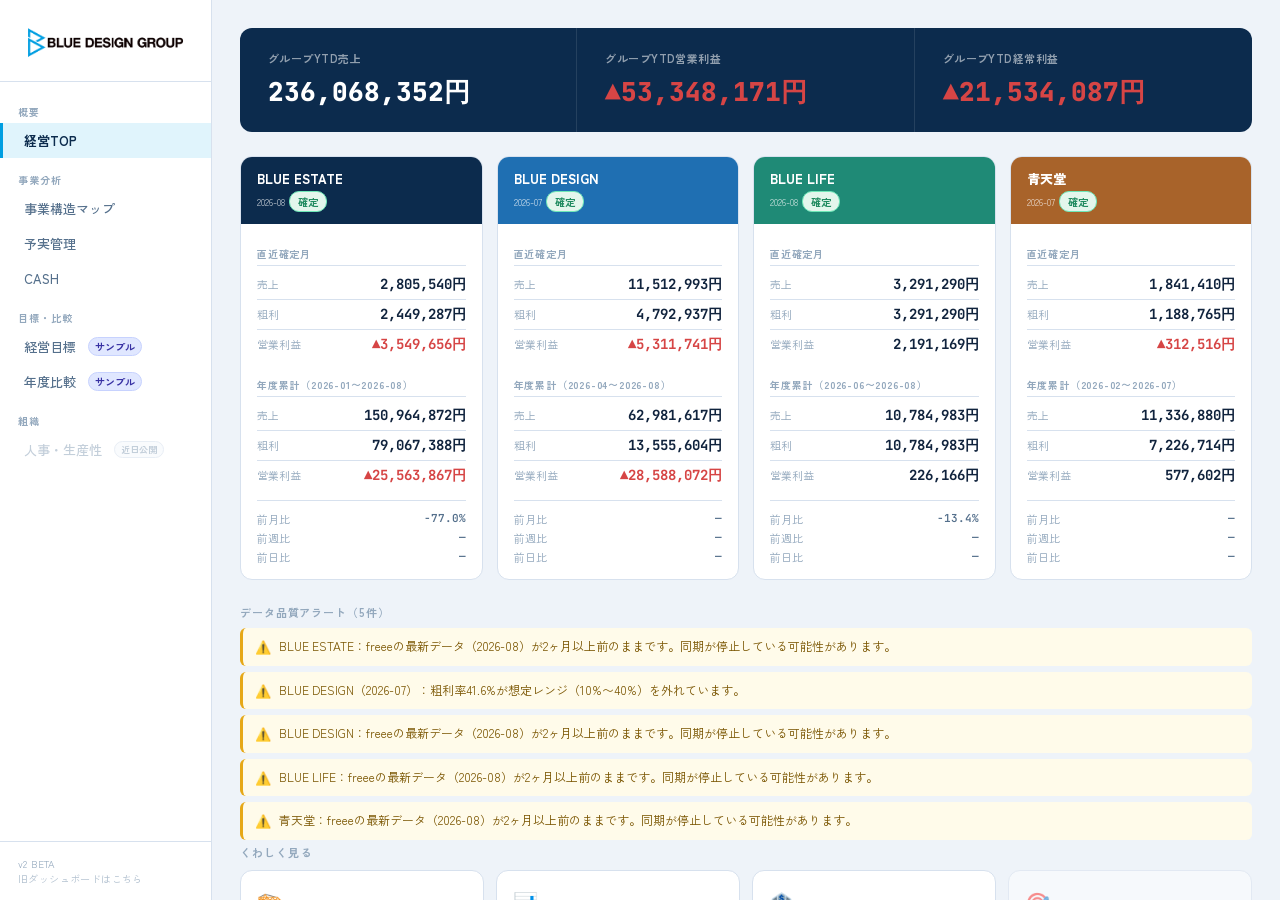
==== index.html @ fac8d579 "feat(cash): 日次スナップショット実装・前日比/前週比表示（指示書㊼） freee_api_sync.py:   - CASH_SNAPSHOTS_DIR 定数追加（data/cash/sn" ====
<!DOCTYPE html>
<html lang="ja">
<head>
  <meta charset="UTF-8">
  <meta name="viewport" content="width=device-width, initial-scale=1.0">
  <title>BDG 経営ダッシュボード v2</title>
  <link rel="preconnect" href="https://fonts.googleapis.com">
  <link rel="preconnect" href="https://fonts.gstatic.com" crossorigin>
  <link href="https://fonts.googleapis.com/css2?family=Zen+Kaku+Gothic+New:wght@400;500;700;900&family=JetBrains+Mono:wght@400;600&display=swap" rel="stylesheet">
  <style>
    /* ── リセット・ベース ── */
    *, *::before, *::after { box-sizing: border-box; margin: 0; padding: 0; }
    :root {
      --bg:          #eef3f9;
      --surface:     #ffffff;
      --surface-2:   #f5f8fc;
      --border:      #d7e1ee;
      --ink:         #10233d;
      --ink-dim:     #55708c;
      --ink-faint:   #93a8bd;
      --navy:        #0c2b4d;
      --navy-2:      #163a63;
      --accent:      #009ee1;
      --accent-soft: #e0f4fc;
      --good:        #1f8a5f;
      --good-soft:   #e3f6ec;
      --bad:         #d64545;
      --bad-soft:    #fbeaea;
      --est:         #0c2b4d;
      --design:      #1f6fb2;
      --life:        #1f8a76;
      --seiten:      #a8632a;
      --font-ja:     'Zen Kaku Gothic New', 'Hiragino Sans', 'ヒラギノ角ゴシック', sans-serif;
      --font-mono:   'JetBrains Mono', 'Courier New', monospace;
      --sidebar-w:   212px;
    }
    html, body { height: 100%; overflow: hidden; font-family: var(--font-ja); font-size: 14px; color: var(--ink); background: var(--bg); }

    /* ════════════════════════════════
       アプリ全体レイアウト
    ════════════════════════════════ */
    .app-wrapper { display: flex; height: 100vh; }

    /* ── 左サイドバー ── */
    .sidebar {
      width: var(--sidebar-w);
      flex-shrink: 0;
      background: var(--surface);
      border-right: 1px solid var(--border);
      display: flex;
      flex-direction: column;
      height: 100vh;
      overflow-y: auto;
      position: sticky;
      top: 0;
    }
    .sidebar-logo {
      padding: 20px 18px 16px;
      border-bottom: 1px solid var(--border);
    }
    .sidebar-logo img { width: 100%; height: auto; display: block; }

    /* ── サイドバーナビ ── */
    .sidebar-nav { flex: 1; padding: 12px 0; }
    .nav-group { margin-bottom: 4px; }
    .nav-group-label {
      font-size: 10px;
      font-weight: 700;
      letter-spacing: .1em;
      text-transform: uppercase;
      color: var(--ink-faint);
      padding: 10px 18px 4px;
    }
    .nav-item {
      display: flex;
      align-items: center;
      gap: 8px;
      width: 100%;
      padding: 8px 18px 8px 21px;
      background: none;
      border: none;
      border-left: 3px solid transparent;
      font-size: 13px;
      font-weight: 500;
      font-family: var(--font-ja);
      color: var(--ink-dim);
      cursor: pointer;
      text-align: left;
      transition: color .12s, background .12s, border-color .12s;
      white-space: nowrap;
    }
    .nav-item:hover { background: var(--accent-soft); color: var(--navy); }
    .nav-item.active {
      border-left-color: var(--accent);
      background: var(--accent-soft);
      color: var(--navy);
      font-weight: 700;
    }
    .nav-item-disabled {
      display: flex;
      align-items: center;
      gap: 8px;
      padding: 8px 18px 8px 21px;
      font-size: 13px;
      font-weight: 500;
      color: var(--ink-faint);
      opacity: .55;
      cursor: default;
      border-left: 3px solid transparent;
    }

    /* ── サイドバーフッター ── */
    .sidebar-footer {
      padding: 14px 18px;
      font-size: 10px;
      color: var(--ink-faint);
      border-top: 1px solid var(--border);
      letter-spacing: .04em;
    }

    /* ── メインコンテンツ ── */
    .main-content {
      flex: 1;
      overflow-y: auto;
      background: var(--bg);
    }

    /* ── 画面切り替え ── */
    .screen { display: none; padding: 28px; max-width: 1200px; }
    .screen.active { display: block; }

    /* ── ヒーローKPI（グループ全体・濃紺背景） ── */
    .hero-kpis {
      background: var(--navy);
      border-radius: 12px;
      display: grid;
      grid-template-columns: repeat(3, 1fr);
      gap: 0;
      margin-bottom: 24px;
      overflow: hidden;
    }
    .hero-kpi {
      padding: 22px 28px;
      color: #fff;
      border-right: 1px solid rgba(255,255,255,.1);
    }
    .hero-kpi:last-child { border-right: none; }
    .hero-kpi-label { font-size: 11px; color: rgba(255,255,255,.55); font-weight: 600; margin-bottom: 8px; letter-spacing: .04em; }
    .hero-kpi-value { font-size: 26px; font-weight: 900; font-family: var(--font-mono); color: #fff; }
    .hero-kpi-value.negative { color: #ff8080; }

    /* ── 4社カード ── */
    .company-cards {
      display: grid;
      grid-template-columns: repeat(4, 1fr);
      gap: 14px;
      margin-bottom: 24px;
    }
    .company-card {
      background: var(--surface);
      border: 1px solid var(--border);
      border-radius: 12px;
      overflow: hidden;
    }
    .company-card-header {
      padding: 12px 16px;
      display: flex;
      flex-direction: column;
      gap: 3px;
    }
    .company-name { font-size: 13px; font-weight: 800; color: #fff; }
    .company-period { font-size: 10px; color: rgba(255,255,255,.75); display: flex; align-items: center; gap: 4px; }
    .company-card-body { padding: 14px 16px; }
    .company-metrics { display: flex; flex-direction: column; }
    .metric { display: flex; justify-content: space-between; align-items: baseline; padding: 5px 0; border-bottom: 1px solid var(--border); }
    .metric:last-child { border-bottom: none; }
    .metric-label { font-size: 11px; color: var(--ink-faint); }
    .metric-value { font-size: 14px; font-weight: 700; font-family: var(--font-mono); }
    .metric-value.negative { color: var(--bad); }
    .company-diffs { margin-top: 10px; display: flex; flex-direction: column; gap: 3px; border-top: 1px solid var(--border); padding-top: 10px; }
    .diff-item { display: flex; justify-content: space-between; font-size: 11px; }
    .diff-label { color: var(--ink-faint); }
    .diff-value { font-family: var(--font-mono); font-weight: 600; color: var(--ink-dim); }
    .company-section-label {
      font-size: 10px;
      font-weight: 700;
      letter-spacing: .08em;
      text-transform: uppercase;
      color: var(--ink-faint);
      padding: 8px 0 4px;
      border-bottom: 1px solid var(--border);
      margin-bottom: 4px;
    }

    /* ── くわしく見るナビカード ── */
    .nav-section-label { font-size: 11px; font-weight: 700; text-transform: uppercase; letter-spacing: .1em; color: var(--ink-faint); margin-bottom: 10px; }
    .nav-cards {
      display: grid;
      grid-template-columns: repeat(4, 1fr);
      gap: 12px;
    }
    .nav-card {
      background: var(--surface);
      border: 1px solid var(--border);
      border-radius: 12px;
      padding: 16px;
      cursor: pointer;
      transition: border-color .15s, transform .1s;
      display: flex;
      flex-direction: column;
      gap: 5px;
    }
    .nav-card:hover { border-color: var(--accent); transform: translateY(-1px); }
    .nav-card-icon { font-size: 20px; margin-bottom: 2px; }
    .nav-card-title { font-size: 13px; font-weight: 700; color: var(--ink); }
    .nav-card-sub { font-size: 11px; color: var(--ink-faint); }
    .nav-card.disabled { opacity: .5; cursor: default; }
    .nav-card.disabled:hover { border-color: var(--border); transform: none; }

    /* ── バッジ ── */
    .badge-wip {
      display: inline-block;
      background: #fef3c7; color: #92400e; border: 1px solid #fde68a;
      border-radius: 10px; font-size: 10px; font-weight: 700;
      padding: 1px 7px; margin-left: 4px; vertical-align: middle;
    }
    .badge-sample {
      display: inline-block;
      background: #e0e7ff; color: #3730a3; border: 1px solid #c7d2fe;
      border-radius: 10px; font-size: 10px; font-weight: 700;
      padding: 1px 6px; margin-left: 4px; vertical-align: middle;
    }
    .badge-soon {
      display: inline-block;
      background: var(--surface-2); color: var(--ink-faint); border: 1px solid var(--border);
      border-radius: 10px; font-size: 9px; font-weight: 700;
      padding: 1px 6px; margin-left: 4px; vertical-align: middle;
    }
    .badge-kakutei {
      display: inline-block; padding: 2px 8px;
      background: var(--good-soft); color: var(--good); border: 1px solid #6ee7b7;
      border-radius: 10px; font-size: 10px; font-weight: 700; vertical-align: middle;
    }
    .badge-sokuho {
      display: inline-block; padding: 2px 8px;
      background: #fef3c7; color: #92400e; border: 1px solid #fde68a;
      border-radius: 10px; font-size: 10px; font-weight: 700; vertical-align: middle;
    }
    .grayed-out { opacity: .45; pointer-events: none; }

    /* ── 事業構造マップ ── */
    .biz-tabs { display: flex; gap: 6px; margin-bottom: 12px; flex-wrap: wrap; }
    .biz-tab {
      padding: 5px 14px; border-radius: 20px;
      border: 1px solid var(--border);
      font-size: 12px; font-weight: 700; font-family: var(--font-ja);
      cursor: pointer; background: var(--surface); color: var(--ink-dim);
      transition: background .1s, color .1s, border-color .1s;
    }
    .biz-tab.active { background: var(--accent); color: #fff; border-color: var(--accent); }
    .biz-tab.disabled { opacity: .5; cursor: default; }
    .biz-period-selector { display: flex; gap: 6px; margin-bottom: 16px; }
    .period-btn {
      padding: 5px 16px; border-radius: 20px;
      border: 1px solid var(--border);
      font-size: 12px; font-weight: 600; font-family: var(--font-ja);
      cursor: pointer; background: var(--surface); color: var(--ink-dim);
      transition: background .1s, color .1s;
    }
    .period-btn.active { background: var(--accent); color: #fff; border-color: var(--accent); }
    .biz-note { font-size: 10px; color: var(--ink-faint); font-style: italic; margin-bottom: 14px; line-height: 1.6; }
    .biz-note-sub { color: #0369a1; font-style: normal; font-size: 10px; }
    .biz-layout { display: grid; grid-template-columns: 230px 1fr; gap: 16px; }
    .biz-left { display: flex; flex-direction: column; gap: 8px; }
    .biz-tile {
      background: var(--surface);
      border: 1px solid var(--border);
      border-radius: 12px;
      padding: 12px 14px;
      cursor: pointer;
      transition: border-color .15s;
    }
    .biz-tile:hover { border-color: var(--accent); }
    .biz-tile.selected { border-color: var(--accent); box-shadow: 0 0 0 2px rgba(0,158,225,.12); }
    .biz-tile-name { font-size: 12px; font-weight: 800; margin-bottom: 6px; }
    .biz-tile-row { display: flex; justify-content: space-between; font-size: 11px; color: var(--ink-dim); padding: 2px 0; }
    .biz-tile-row span:last-child { font-family: var(--font-mono); font-weight: 600; }
    .biz-tile-note { font-size: 10px; color: var(--ink-faint); margin-top: 4px; }
    .biz-share-bar-wrap { margin-top: 8px; background: var(--surface-2); border-radius: 3px; height: 4px; }
    .biz-share-bar { height: 4px; border-radius: 3px; min-width: 2px; }
    .biz-share-pct { font-size: 10px; color: var(--ink-faint); margin-top: 3px; }
    .biz-right {
      background: var(--surface);
      border: 1px solid var(--border);
      border-radius: 12px;
      padding: 20px;
      min-height: 300px;
    }
    .biz-hint { padding: 60px 20px; text-align: center; color: var(--ink-faint); font-size: 13px; }

    /* ── 詳細テーブル共通 ── */
    .detail-table { width: 100%; border-collapse: collapse; font-size: 12px; }
    .detail-table th {
      text-align: left; font-size: 10px; font-weight: 700;
      text-transform: uppercase; letter-spacing: .06em;
      color: var(--ink-faint); border-bottom: 2px solid var(--border); padding: 6px 8px;
    }
    .detail-table th.td-right { text-align: right; }
    .detail-table td { padding: 7px 8px; border-bottom: 1px solid var(--border); }
    .td-right { text-align: right !important; font-family: var(--font-mono); }
    .acc-trigger { cursor: pointer; }
    .acc-trigger:hover td { background: var(--accent-soft); }
    .acc-td { }
    .acc-icon { width: 20px; text-align: center; font-size: 10px; color: var(--ink-faint); }
    .acc-body { display: none; }
    .acc-body.open { display: table-row-group; }
    .by-item-list { list-style: none; padding: 4px 0 4px 24px; }
    .by-item-list li { display: flex; justify-content: space-between; padding: 3px 0; font-size: 11px; color: var(--ink-dim); border-bottom: 1px solid var(--border); }
    .by-item-list li:last-child { border-bottom: none; }
    .by-item-list li span:last-child { font-family: var(--font-mono); }
    .total-row td { font-weight: 700; background: var(--surface-2); }
    .biz-detail-title { font-size: 15px; font-weight: 800; margin-bottom: 14px; }
    .detail-section-title { font-size: 11px; font-weight: 700; text-transform: uppercase; letter-spacing: .06em; color: var(--ink-faint); margin: 14px 0 6px; }
    .gp-summary { margin-top: 14px; padding: 10px 14px; background: var(--accent-soft); border: 1px solid #bae6fd; border-radius: 8px; font-size: 13px; }
    .gp-summary strong { font-family: var(--font-mono); }
    .negative { color: var(--bad) !important; }
    .positive { color: var(--good) !important; }

    /* ── 予実管理 ── */
    .budget-tabs { display: flex; gap: 6px; margin-bottom: 16px; flex-wrap: wrap; }
    .budget-header { margin-bottom: 16px; display: flex; align-items: center; gap: 8px; }
    .budget-period-label { font-size: 13px; font-weight: 700; color: var(--ink-dim); display: flex; align-items: center; gap: 6px; }
    .budget-section { margin-bottom: 28px; }
    .budget-note { font-size: 11px; color: var(--ink-faint); margin-top: 12px; }
    .budget-section-title { font-size: 11px; font-weight: 700; text-transform: uppercase; letter-spacing: .08em; color: var(--ink-faint); margin-bottom: 8px; }
    .budget-table { }
    .budget-row { }

    /* ── 品目別予算テーブル ── */
    .by-item-budget-table { width: 100%; border-collapse: collapse; font-size: 11px; margin: 4px 0; }
    .by-item-budget-table th { text-align: right; padding: 3px 8px; font-size: 10px; color: var(--ink-faint); font-weight: 700; }
    .by-item-budget-table th:first-child { text-align: left; padding-left: 20px; }
    .by-item-budget-table td { padding: 4px 8px; border-top: 1px solid var(--border); text-align: right; color: var(--ink-dim); font-family: var(--font-mono); }
    .by-item-budget-table td:first-child { text-align: left; padding-left: 20px; font-family: var(--font-ja); }

    /* ── 経営目標画面 ── */
    .goals-screen { }
    .goals-screen-title { font-size: 18px; font-weight: 900; margin-bottom: 12px; }
    .goals-sample-badge { display: inline-block; background: #e0e7ff; color: #3730a3; border: 1px solid #c7d2fe; border-radius: 10px; font-size: 11px; font-weight: 700; padding: 3px 10px; margin-bottom: 16px; }
    .goals-cards { display: grid; grid-template-columns: repeat(3, 1fr); gap: 14px; }
    .goals-card { background: var(--surface); border: 1px solid var(--border); border-radius: 12px; padding: 18px; }
    .goals-card-label { font-size: 11px; color: var(--ink-faint); margin-bottom: 6px; }
    .goals-card-target { font-size: 22px; font-weight: 900; font-family: var(--font-mono); color: var(--ink); margin-bottom: 10px; }
    .goals-card-row { display: flex; justify-content: space-between; font-size: 12px; padding: 5px 0; border-top: 1px solid var(--border); }
    .goals-unlinked { color: var(--ink-faint); }
    .goals-note { margin-top: 20px; font-size: 12px; color: var(--ink-faint); }
    .goals-placeholder { text-align: center; padding: 80px 40px; }
    .goals-placeholder-icon { font-size: 48px; margin-bottom: 16px; }
    .goals-placeholder-title { font-size: 17px; font-weight: 700; margin-bottom: 10px; color: var(--ink-dim); }
    .goals-placeholder-body { font-size: 13px; color: var(--ink-faint); line-height: 1.8; }

    /* ── 年度比較画面 ── */
    .trend-screen { }
    .trend-title { font-size: 18px; font-weight: 900; margin-bottom: 12px; }
    .trend-placeholder { color: var(--ink-faint); font-size: 13px; margin-bottom: 20px; }
    .trend-sample-badge { display: inline-block; background: #e0e7ff; color: #3730a3; border: 1px solid #c7d2fe; border-radius: 10px; font-size: 11px; font-weight: 700; padding: 3px 10px; margin-bottom: 12px; }

    /* ── レガシーリンク ── */
    .legacy-link { font-size: 10px; color: var(--ink-faint); text-decoration: none; opacity: .7; }
    .legacy-link:hover { opacity: 1; text-decoration: underline; }

    /* ── エラー ── */
    .error-msg { color: var(--bad); font-size: 13px; padding: 40px; text-align: center; }

    /* ── レスポンシブ ── */
    @media (max-width: 900px) {
      .app-wrapper { flex-direction: column; }
      .sidebar { width: 100%; height: auto; flex-direction: row; flex-wrap: wrap; }
      .main-content { overflow-y: auto; }
      .hero-kpis { grid-template-columns: 1fr; }
      .company-cards { grid-template-columns: repeat(2, 1fr); }
      .biz-layout { grid-template-columns: 1fr; }
      .goals-cards { grid-template-columns: 1fr; }
      .nav-cards { grid-template-columns: repeat(2, 1fr); }
    }

    /* ── データ品質アラート ── */
    .alert-section {
      margin: 12px 0 4px;
    }
    .alert-section-label {
      font-size: 11px; font-weight: 700; text-transform: uppercase;
      letter-spacing: .08em; color: var(--ink-faint); margin-bottom: 8px;
    }
    .alert-list { display: flex; flex-direction: column; gap: 6px; }
    .alert-item {
      display: flex; align-items: flex-start; gap: 8px;
      padding: 9px 12px; border-radius: 6px; font-size: 12px; line-height: 1.5;
      border-left: 3px solid;
    }
    .alert-item.warning  { background: #fffbea; border-color: #e6a817; color: #7a5500; }
    .alert-item.critical { background: var(--bad-soft); border-color: var(--bad); color: #8a1c1c; }
    .alert-icon { flex-shrink: 0; font-size: 13px; line-height: 1.5; }
    .alert-ok {
      font-size: 12px; color: var(--good); background: var(--good-soft);
      padding: 7px 12px; border-radius: 6px; display: inline-flex; align-items: center; gap: 6px;
    }

    /* ── CASH 預金残高 ── */
    .cash-period-note { font-size: 10px; color: var(--ink-faint); margin: -4px 0 16px; }
    .cash-companies { display: flex; flex-direction: column; gap: 10px; }
    .cash-company-card { background: var(--surface); border: 1px solid var(--border); border-radius: 12px; overflow: hidden; }
    .cash-company-header {
      padding: 14px 20px; cursor: pointer;
      display: flex; align-items: center; gap: 12px;
      transition: background .12s;
    }
    .cash-company-header:hover { background: var(--accent-soft); }
    .cash-company-badge { width: 10px; height: 10px; border-radius: 50%; flex-shrink: 0; }
    .cash-company-name { font-size: 14px; font-weight: 800; flex: 0 0 140px; }
    .cash-company-total { font-size: 18px; font-weight: 900; font-family: var(--font-mono); flex: 1; }
    .cash-company-diff { font-size: 12px; font-family: var(--font-mono); font-weight: 600; color: var(--ink-dim); min-width: 130px; text-align: right; }
    .cash-company-diff.negative { color: var(--bad); }
    .cash-company-diff.positive { color: var(--good); }
    .cash-expand-icon { font-size: 11px; color: var(--ink-faint); margin-left: 8px; }
    .cash-detail { display: none; border-top: 1px solid var(--border); padding: 4px 20px 16px; }
    .cash-detail.open { display: block; }
    .cash-detail-table { margin-top: 8px; }
    .cash-seitendo .cash-company-header { cursor: default; }
    .cash-seitendo-note { font-size: 12px; color: var(--ink-faint); flex: 1; }
    .cash-stale-warn { color: #f59e0b; font-weight: 700; }
    .cash-update-date { font-size: 11px; color: var(--ink-dim); white-space: nowrap; }
    .cash-badge { display: inline-block; border-radius: 4px; font-size: 10px; font-weight: 700; padding: 1px 5px; white-space: nowrap; vertical-align: middle; }
    .cash-badge-sync { background: #dbeafe; color: #1d4ed8; }
    .cash-badge-bs   { background: #f3f4f6; color: #6b7280; border: 1px solid #d1d5db; }
    .cash-snapshot-diffs { display: flex; gap: 10px; margin: 4px 0 12px; }
    .cash-snapshot-diff  { background: var(--surface); border: 1px solid var(--border); border-radius: 8px; padding: 8px 14px; flex: 1; }
    .cash-snapshot-label { font-size: 10px; color: var(--ink-faint); margin-bottom: 2px; }
    .cash-snapshot-value { font-size: 16px; font-weight: 700; font-family: var(--font-mono); }
    .cash-diff-pending   { color: var(--ink-faint); font-size: 13px; font-weight: 400; }
    .cash-company-diffs  { display: flex; gap: 20px; padding: 4px 20px 8px; font-size: 12px; font-family: var(--font-mono); border-top: 1px solid var(--border); }
    .cash-diff-label     { color: var(--ink-faint); font-family: var(--font-sans, sans-serif); font-size: 11px; margin-right: 4px; }
    .no-budget-tag { display: inline-block; background: var(--surface-2); color: var(--ink-faint); border: 1px solid var(--border); border-radius: 8px; font-size: 9px; font-weight: 700; padding: 1px 5px; margin-left: 4px; vertical-align: middle; }
  </style>
</head>
<body>

<div class="app-wrapper">

  <!-- ── 左サイドバー ── -->
  <aside class="sidebar">
    <div class="sidebar-logo">
      <img src="assets/bdg_logo_color.png" alt="BLUE DESIGN GROUP">
    </div>

    <nav class="sidebar-nav">
      <div class="nav-group">
        <div class="nav-group-label">概要</div>
        <button class="nav-item active" data-screen="s-top">経営TOP</button>
      </div>

      <div class="nav-group">
        <div class="nav-group-label">事業分析</div>
        <button class="nav-item" data-screen="s-biz">事業構造マップ</button>
        <button class="nav-item" data-screen="s-budget">予実管理</button>
        <button class="nav-item" data-screen="s-cash">CASH</button>
      </div>

      <div class="nav-group">
        <div class="nav-group-label">目標・比較</div>
        <button class="nav-item" data-screen="s-goals">経営目標<span class="badge-sample">サンプル</span></button>
        <button class="nav-item" data-screen="s-trend">年度比較<span class="badge-sample">サンプル</span></button>
      </div>

      <div class="nav-group">
        <div class="nav-group-label">組織</div>
        <div class="nav-item-disabled">人事・生産性<span class="badge-soon">近日公開</span></div>
      </div>
    </nav>

    <div class="sidebar-footer">
      v2 BETA<br>
      <a href="legacy/" class="legacy-link">旧ダッシュボードはこちら</a>
    </div>
  </aside>

  <!-- ── メインコンテンツ ── -->
  <main class="main-content">
    <div id="s-top"    class="screen active"></div>
    <div id="s-biz"    class="screen"></div>
    <div id="s-budget" class="screen"></div>
    <div id="s-cash"   class="screen"></div>
    <div id="s-goals"  class="screen"></div>
    <div id="s-trend"  class="screen"></div>
  </main>

</div>

<script src="script.js"></script>
</body>
</html>
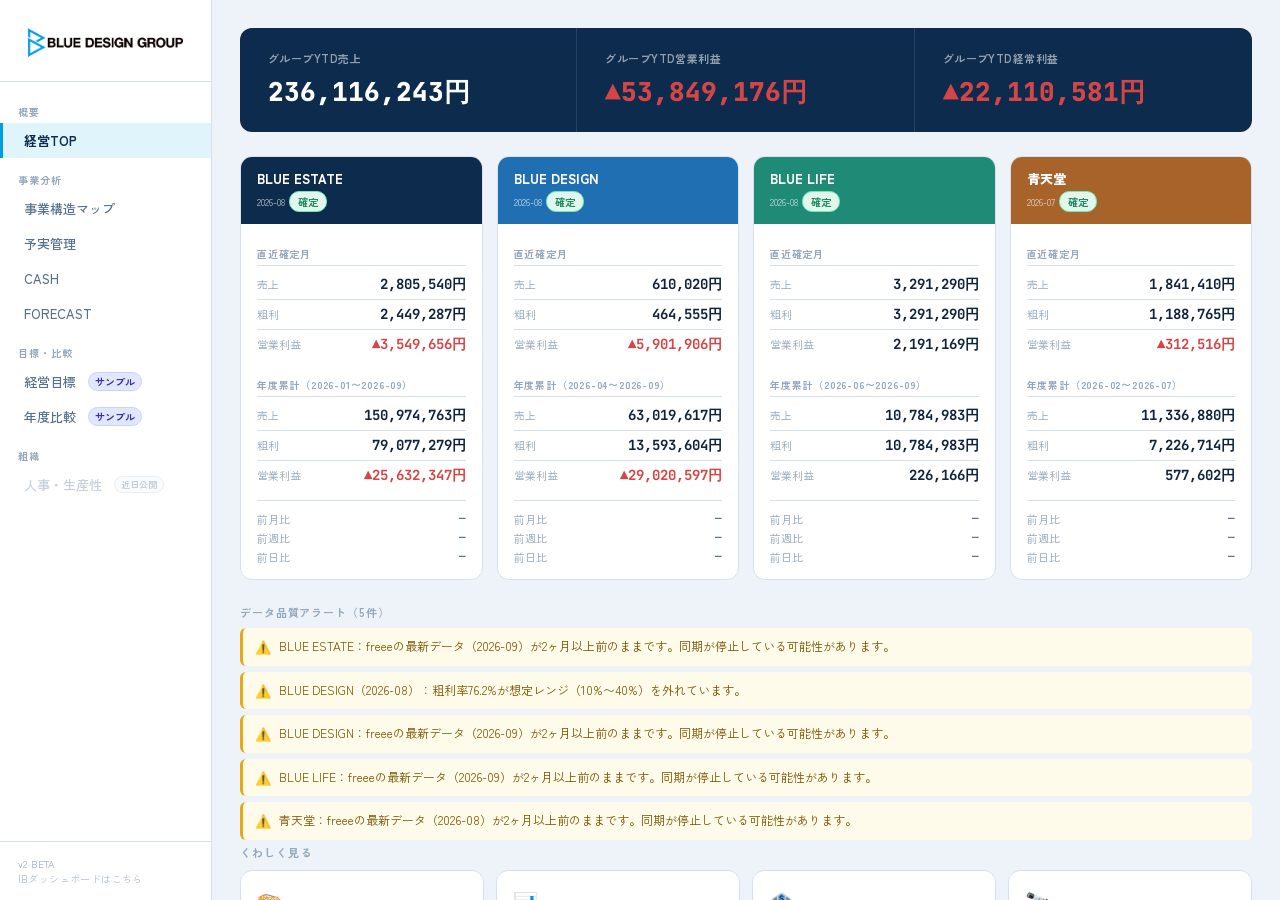
==== commit 1fc5d33b: "feat: FORECASTタブを実装（着地見込み・達成率見込み） - サイドバーに FORECAST ナビ項目を追加 - 経営TOP に FORECAST ナビカードを追加 - renderFore" ====
--- a/index.html
+++ b/index.html
@@ -441,6 +441,31 @@
     .cash-company-diffs  { display: flex; gap: 20px; padding: 4px 20px 8px; font-size: 12px; font-family: var(--font-mono); border-top: 1px solid var(--border); }
     .cash-diff-label     { color: var(--ink-faint); font-family: var(--font-sans, sans-serif); font-size: 11px; margin-right: 4px; }
     .no-budget-tag { display: inline-block; background: var(--surface-2); color: var(--ink-faint); border: 1px solid var(--border); border-radius: 8px; font-size: 9px; font-weight: 700; padding: 1px 5px; margin-left: 4px; vertical-align: middle; }
+
+    /* ── FORECAST ── */
+    .forecast-screen { padding: 24px; max-width: 960px; }
+    .forecast-header { margin-bottom: 20px; }
+    .forecast-title  { font-size: 22px; font-weight: 700; color: var(--ink); margin-bottom: 4px; }
+    .forecast-subtitle { font-size: 13px; color: var(--ink-faint); }
+    .forecast-cards  { display: flex; flex-direction: column; gap: 16px; }
+    .forecast-card   { background: var(--surface); border: 1px solid var(--border); border-radius: 12px; overflow: hidden; }
+    .forecast-card.group { border-color: var(--accent); }
+    .forecast-card-header { display: flex; align-items: baseline; justify-content: space-between; padding: 14px 20px 10px; border-bottom: 1px solid var(--border); }
+    .forecast-card-name  { font-size: 15px; font-weight: 700; color: var(--ink); }
+    .forecast-card.group .forecast-card-name { color: var(--accent); }
+    .forecast-period-badge { font-size: 11px; color: var(--ink-faint); background: var(--surface-2); padding: 3px 8px; border-radius: 6px; }
+    .forecast-table  { width: 100%; border-collapse: collapse; }
+    .forecast-table th { font-size: 11px; color: var(--ink-faint); font-weight: 600; padding: 8px 14px; text-align: right; border-bottom: 1px solid var(--border); white-space: nowrap; }
+    .forecast-table th:first-child { text-align: left; }
+    .forecast-table td { font-size: 13px; padding: 9px 14px; text-align: right; border-bottom: 1px solid var(--border); font-family: var(--font-mono); white-space: nowrap; }
+    .forecast-table td:first-child { text-align: left; font-family: var(--font-sans, sans-serif); font-size: 13px; color: var(--ink-sub); font-weight: 500; }
+    .forecast-table tr:last-child td { border-bottom: none; }
+    .forecast-diff-pos { color: var(--green, #1db976); }
+    .forecast-diff-neg { color: var(--red, #e03131); }
+    .forecast-rate-good { color: var(--green, #1db976); font-weight: 600; }
+    .forecast-rate-warn { color: var(--yellow, #e67700); font-weight: 600; }
+    .forecast-rate-bad  { color: var(--red, #e03131); font-weight: 600; }
+    .forecast-note { font-size: 11px; color: var(--ink-faint); padding: 8px 20px 10px; }
   </style>
 </head>
 <body>
@@ -464,6 +489,7 @@
         <button class="nav-item" data-screen="s-biz">事業構造マップ</button>
         <button class="nav-item" data-screen="s-budget">予実管理</button>
         <button class="nav-item" data-screen="s-cash">CASH</button>
+        <button class="nav-item" data-screen="s-forecast">FORECAST</button>
       </div>
 
       <div class="nav-group">
@@ -490,8 +516,9 @@
     <div id="s-biz"    class="screen"></div>
     <div id="s-budget" class="screen"></div>
     <div id="s-cash"   class="screen"></div>
-    <div id="s-goals"  class="screen"></div>
-    <div id="s-trend"  class="screen"></div>
+    <div id="s-goals"    class="screen"></div>
+    <div id="s-trend"    class="screen"></div>
+    <div id="s-forecast" class="screen"></div>
   </main>
 
 </div>
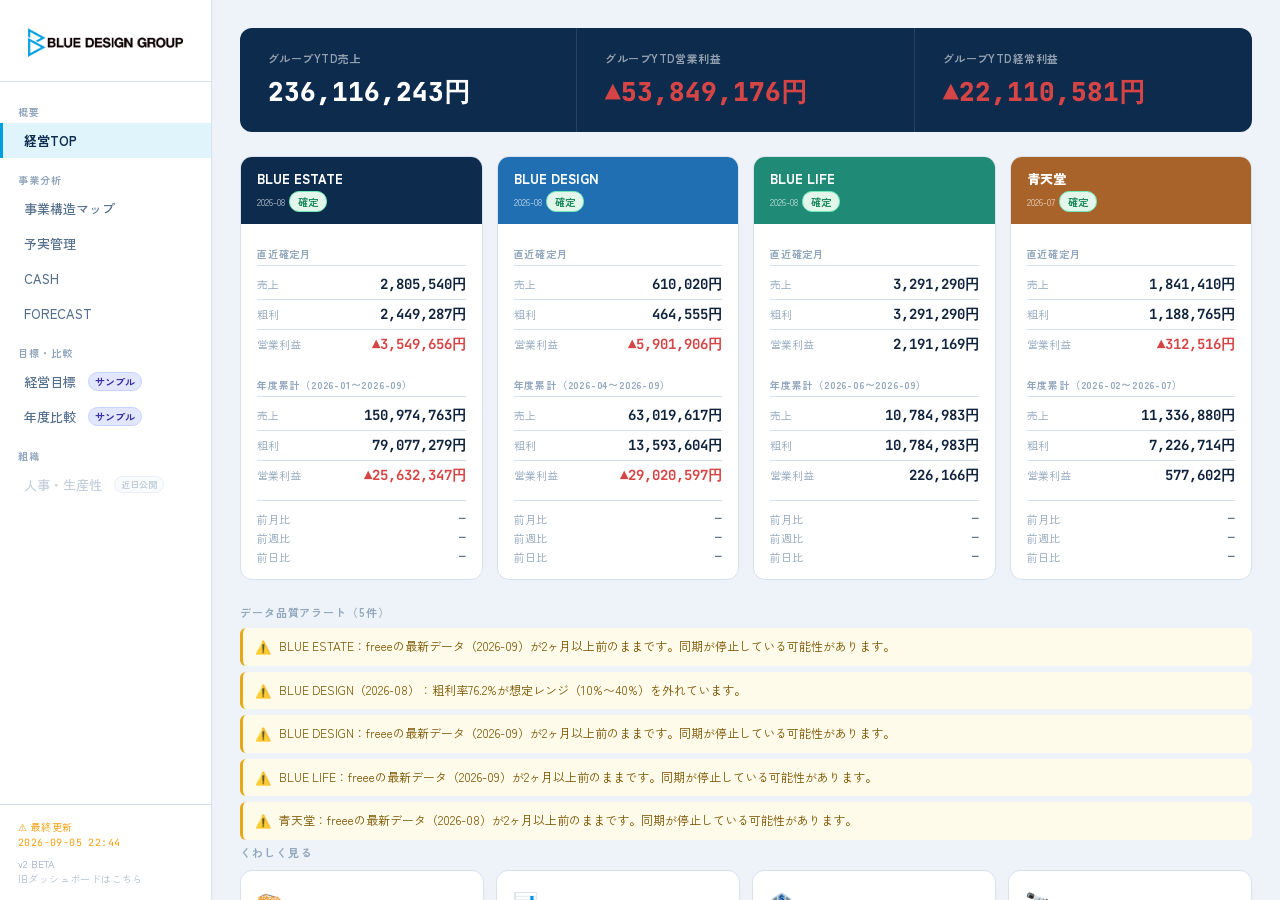
==== commit 3a253221: "feat: サイドバーにfreeeデータ最終更新日時を表示（指示書63） actuals_latest.jsonのgenerated_atを解析してサイドバー下部に表示。 - JSTで「YYYY-MM" ====
--- a/index.html
+++ b/index.html
@@ -466,6 +466,35 @@
     .forecast-rate-warn { color: var(--yellow, #e67700); font-weight: 600; }
     .forecast-rate-bad  { color: var(--red, #e03131); font-weight: 600; }
     .forecast-note { font-size: 11px; color: var(--ink-faint); padding: 8px 20px 10px; }
+    .forecast-header-badges { display: flex; align-items: center; gap: 6px; }
+    .forecast-provisional-badge { font-size: 11px; font-weight: 700; color: #92400e; background: #fef3c7; border: 1px solid #f59e0b; padding: 3px 8px; border-radius: 6px; }
+
+    /* ── CASH 週次推移 ── */
+    .cash-weekly-section  { margin: 16px 20px 20px; }
+    .cash-weekly-title    { font-size: 14px; font-weight: 700; color: var(--ink); margin-bottom: 8px; }
+    .cash-weekly-subtitle { font-size: 11px; font-weight: 400; color: var(--ink-faint); margin-left: 6px; }
+    .cash-weekly-sparse   { font-size: 12px; color: var(--ink-faint); background: var(--surface-2); border: 1px solid var(--border); border-radius: 6px; padding: 6px 10px; margin-bottom: 10px; }
+    .cash-weekly-empty    { font-size: 13px; color: var(--ink-faint); padding: 16px 0; }
+    .cash-weekly-scroll   { overflow-x: auto; }
+    .cash-weekly-table    { width: 100%; border-collapse: collapse; min-width: 600px; }
+    .cash-weekly-table th { font-size: 11px; color: var(--ink-faint); font-weight: 600; padding: 6px 12px; border-bottom: 2px solid var(--border); white-space: nowrap; }
+    .cash-weekly-table th:first-child { text-align: left; }
+    .cash-weekly-table td { padding: 2px 12px 6px; border-bottom: 1px solid var(--border); vertical-align: top; }
+    .cash-weekly-table tbody tr:last-child td { border-bottom: none; }
+    .cash-weekly-date     { font-size: 13px; font-weight: 700; color: var(--ink); padding-top: 10px !important; white-space: nowrap; }
+    .cash-weekly-dow      { font-size: 11px; color: var(--ink-faint); margin-left: 2px; }
+    .cash-weekly-cell     { padding-top: 8px !important; }
+    .cash-weekly-bal      { font-family: var(--font-mono); font-size: 13px; color: var(--ink); }
+    .cash-weekly-diff     { font-family: var(--font-mono); font-size: 11px; color: var(--ink-faint); margin-top: 2px; }
+    .cash-weekly-diff.positive { color: var(--good); }
+    .cash-weekly-diff.negative { color: var(--bad); }
+
+    /* ── サイドバー更新日時 ── */
+    .sidebar-updated      { font-size: 10px; color: var(--ink-faint); margin-bottom: 6px; line-height: 1.5; }
+    .sidebar-updated-label { display: block; }
+    .sidebar-updated-time  { font-family: var(--font-mono); font-size: 10px; }
+    .sidebar-updated.stale .sidebar-updated-label { color: #f59e0b; }
+    .sidebar-updated.stale .sidebar-updated-time  { color: #f59e0b; }
   </style>
 </head>
 <body>
@@ -505,6 +534,7 @@
     </nav>
 
     <div class="sidebar-footer">
+      <div id="sidebar-updated-at" class="sidebar-updated"></div>
       v2 BETA<br>
       <a href="legacy/" class="legacy-link">旧ダッシュボードはこちら</a>
     </div>
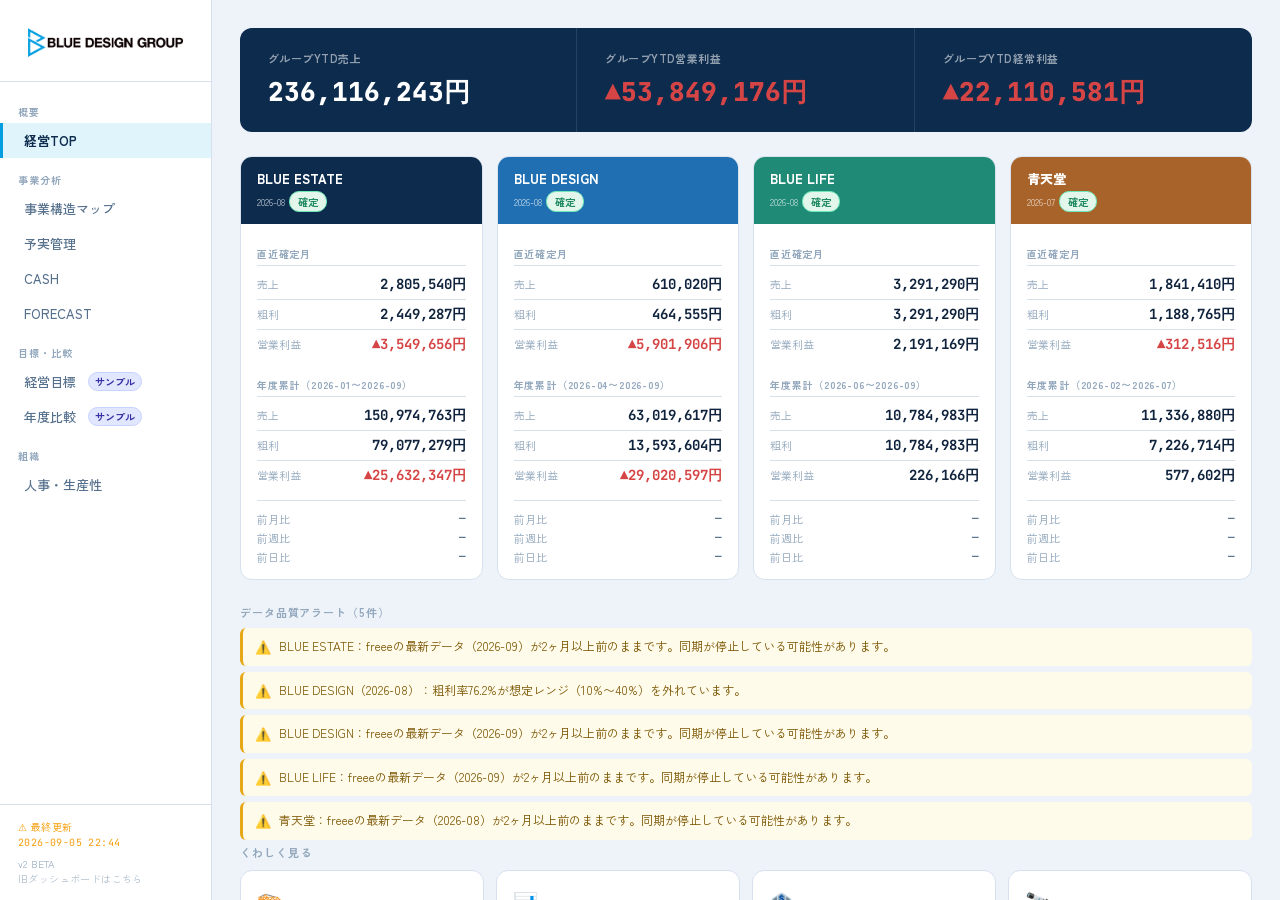
==== commit d5c99c6b: "feat: 人事・生産性モジュール・返済予定推定をCASHタブに追加（指示書67・68） - 指示書68: freee人事労務APIから在籍従業員数・雇用形態別内訳を取得し   data/hr/emp" ====
--- a/index.html
+++ b/index.html
@@ -469,6 +469,25 @@
     .forecast-header-badges { display: flex; align-items: center; gap: 6px; }
     .forecast-provisional-badge { font-size: 11px; font-weight: 700; color: #92400e; background: #fef3c7; border: 1px solid #f59e0b; padding: 3px 8px; border-radius: 6px; }
 
+    /* ── CASH 先週大口入出金 ── */
+    .wld-section      { margin: 16px 20px 4px; }
+    .wld-title        { font-size: 14px; font-weight: 700; color: var(--ink); margin-bottom: 10px; }
+    .wld-period       { font-size: 11px; font-weight: 400; color: var(--ink-faint); margin-left: 8px; }
+    .wld-companies    { display: grid; grid-template-columns: repeat(auto-fit, minmax(280px, 1fr)); gap: 12px; }
+    .wld-company      { background: var(--surface-2); border: 1px solid var(--border); border-radius: 10px; padding: 12px 14px; }
+    .wld-company-name { font-size: 12px; font-weight: 700; color: var(--ink-sub); margin-bottom: 8px; }
+    .wld-group-label  { font-size: 10px; font-weight: 700; padding: 2px 6px; border-radius: 4px; display: inline-block; margin-bottom: 4px; margin-top: 6px; }
+    .wld-group-label.in  { background: var(--good-soft); color: var(--good); }
+    .wld-group-label.out { background: var(--bad-soft);  color: var(--bad);  }
+    .wld-table        { width: 100%; border-collapse: collapse; margin-bottom: 4px; }
+    .wld-table td     { padding: 3px 4px; font-size: 12px; border-bottom: 1px solid var(--border); vertical-align: middle; }
+    .wld-table tbody tr:last-child td { border-bottom: none; }
+    .wld-date         { color: var(--ink-faint); white-space: nowrap; width: 36px; }
+    .wld-amount       { font-family: var(--font-mono); font-size: 12px; color: var(--ink); white-space: nowrap; padding-right: 8px; }
+    .wld-name         { color: var(--ink); }
+    .wld-name-unknown { color: var(--ink-faint); font-style: italic; }
+    .wld-no-deals     { font-size: 12px; color: var(--ink-faint); }
+
     /* ── CASH 週次推移 ── */
     .cash-weekly-section  { margin: 16px 20px 20px; }
     .cash-weekly-title    { font-size: 14px; font-weight: 700; color: var(--ink); margin-bottom: 8px; }
@@ -495,6 +514,54 @@
     .sidebar-updated-time  { font-family: var(--font-mono); font-size: 10px; }
     .sidebar-updated.stale .sidebar-updated-label { color: #f59e0b; }
     .sidebar-updated.stale .sidebar-updated-time  { color: #f59e0b; }
+
+    /* ── CASH 返済予定（推定） ── */
+    .rep-section      { margin: 16px 20px 4px; }
+    .rep-title        { font-size: 14px; font-weight: 700; color: var(--ink); margin-bottom: 4px; display: flex; align-items: center; gap: 8px; }
+    .rep-badge        { font-size: 10px; font-weight: 700; padding: 2px 7px; border-radius: 10px; background: #fef3c7; color: #92400e; border: 1px solid #f59e0b; }
+    .rep-note         { font-size: 11px; color: var(--ink-faint); margin-bottom: 10px; }
+    .rep-companies    { display: grid; grid-template-columns: repeat(auto-fit, minmax(260px, 1fr)); gap: 12px; }
+    .rep-company      { background: var(--surface-2); border: 1px solid var(--border); border-radius: 10px; padding: 12px 14px; }
+    .rep-company-name { font-size: 12px; font-weight: 700; color: var(--ink-sub); margin-bottom: 8px; }
+    .rep-table        { width: 100%; border-collapse: collapse; }
+    .rep-table td     { padding: 4px 4px; font-size: 12px; border-bottom: 1px solid var(--border); vertical-align: middle; }
+    .rep-table tbody tr:last-child td { border-bottom: none; }
+    .rep-date         { color: var(--ink-faint); white-space: nowrap; width: 48px; }
+    .rep-amount       { font-family: var(--font-mono); font-size: 12px; font-weight: 600; color: var(--bad); white-space: nowrap; padding-right: 8px; }
+    .rep-name         { color: var(--ink); }
+    .rep-no-data      { font-size: 12px; color: var(--ink-faint); }
+
+    /* ── 人事・生産性 ── */
+    .hr-screen        { padding: 24px; max-width: 960px; }
+    .hr-header        { margin-bottom: 20px; }
+    .hr-title         { font-size: 22px; font-weight: 700; color: var(--ink); margin-bottom: 4px; }
+    .hr-subtitle      { font-size: 13px; color: var(--ink-faint); }
+    .hr-cards         { display: grid; grid-template-columns: repeat(auto-fit, minmax(240px, 1fr)); gap: 16px; margin-bottom: 24px; }
+    .hr-card          { background: var(--surface); border: 1px solid var(--border); border-radius: 12px; overflow: hidden; }
+    .hr-card-header   { padding: 14px 18px 10px; border-bottom: 1px solid var(--border); }
+    .hr-card-name     { font-size: 14px; font-weight: 800; color: #fff; display: inline-block; padding: 2px 10px; border-radius: 6px; }
+    .hr-card-name.be  { background: var(--est); }
+    .hr-card-name.bd  { background: var(--design); }
+    .hr-card-name.bl  { background: var(--life); }
+    .hr-card-name.st  { background: var(--seiten); }
+    .hr-card-body     { padding: 16px 18px; }
+    .hr-total-row     { display: flex; align-items: baseline; gap: 6px; margin-bottom: 14px; }
+    .hr-total-num     { font-size: 36px; font-weight: 900; font-family: var(--font-mono); color: var(--ink); }
+    .hr-total-unit    { font-size: 14px; color: var(--ink-dim); }
+    .hr-breakdown     { display: flex; flex-direction: column; gap: 6px; }
+    .hr-breakdown-row { display: flex; justify-content: space-between; align-items: center; }
+    .hr-breakdown-label { font-size: 12px; color: var(--ink-faint); }
+    .hr-breakdown-val { font-size: 13px; font-weight: 700; font-family: var(--font-mono); color: var(--ink); }
+    .hr-breakdown-bar-wrap { width: 80px; height: 6px; background: var(--border); border-radius: 3px; margin-left: 8px; }
+    .hr-breakdown-bar { height: 6px; background: var(--accent); border-radius: 3px; }
+    .hr-total-card    { background: var(--navy); border: none; }
+    .hr-total-card .hr-total-num  { color: #fff; }
+    .hr-total-card .hr-total-unit { color: rgba(255,255,255,.6); }
+    .hr-total-card .hr-card-body  { padding: 20px 18px; }
+    .hr-total-label   { font-size: 11px; color: rgba(255,255,255,.55); font-weight: 600; margin-bottom: 8px; letter-spacing: .04em; }
+    .hr-unavail-note  { font-size: 13px; color: var(--ink-faint); background: var(--surface-2); border: 1px solid var(--border); border-radius: 8px; padding: 12px 16px; margin-top: 4px; }
+    .hr-data-note     { font-size: 11px; color: var(--ink-faint); margin-top: 16px; }
+    .hr-error-note    { font-size: 12px; color: var(--bad); background: var(--bad-soft); border: 1px solid var(--bad); border-radius: 6px; padding: 8px 12px; margin-top: 8px; }
   </style>
 </head>
 <body>
@@ -529,7 +596,7 @@
 
       <div class="nav-group">
         <div class="nav-group-label">組織</div>
-        <div class="nav-item-disabled">人事・生産性<span class="badge-soon">近日公開</span></div>
+        <button class="nav-item" data-screen="s-hr">人事・生産性</button>
       </div>
     </nav>
 
@@ -549,6 +616,7 @@
     <div id="s-goals"    class="screen"></div>
     <div id="s-trend"    class="screen"></div>
     <div id="s-forecast" class="screen"></div>
+    <div id="s-hr"       class="screen"></div>
   </main>
 
 </div>
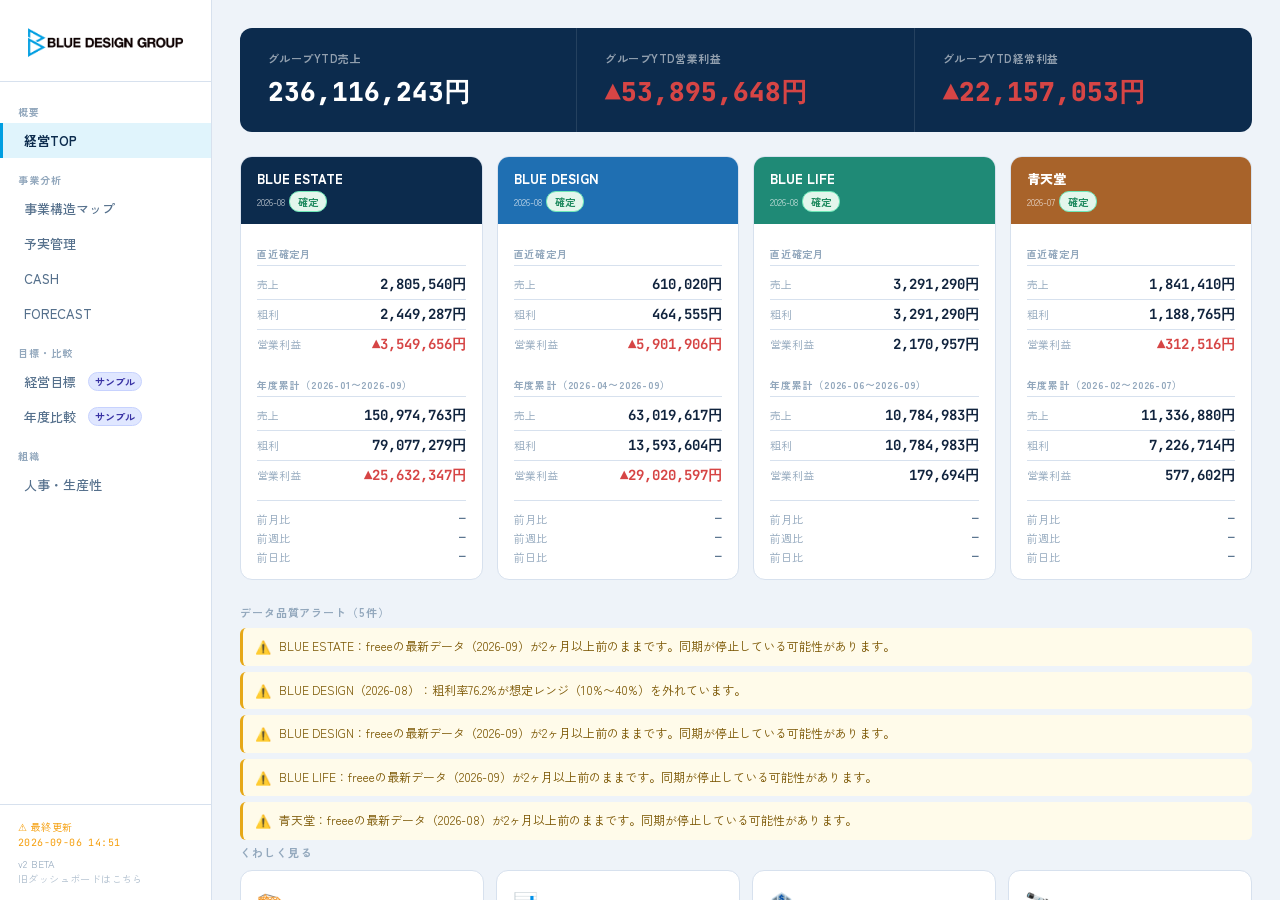
==== commit b552244e: "feat: 人事・生産性に人件費率・一人当たり売上を追加（指示書69） freee会計の試算表（直近確定月）から人件費科目（給料手当・法定福利費・ 福利厚生費・退職金等）を集計し、employees_" ====
--- a/index.html
+++ b/index.html
@@ -562,6 +562,22 @@
     .hr-unavail-note  { font-size: 13px; color: var(--ink-faint); background: var(--surface-2); border: 1px solid var(--border); border-radius: 8px; padding: 12px 16px; margin-top: 4px; }
     .hr-data-note     { font-size: 11px; color: var(--ink-faint); margin-top: 16px; }
     .hr-error-note    { font-size: 12px; color: var(--bad); background: var(--bad-soft); border: 1px solid var(--bad); border-radius: 6px; padding: 8px 12px; margin-top: 8px; }
+    .hr-labor-section { margin-top: 14px; border-top: 1px solid var(--border); padding-top: 12px; }
+    .hr-labor-period  { font-size: 10px; font-weight: 700; color: var(--ink-faint); letter-spacing: .05em; margin-bottom: 8px; text-transform: uppercase; }
+    .hr-metrics       { display: flex; flex-direction: column; gap: 5px; }
+    .hr-metrics-dark  { gap: 6px; margin-top: 10px; }
+    .hr-metric-row    { display: flex; justify-content: space-between; align-items: baseline; }
+    .hr-metric-label  { font-size: 11px; color: var(--ink-faint); }
+    .hr-metric-val    { font-size: 14px; font-weight: 700; font-family: var(--font-mono); color: var(--ink); }
+    .hr-total-card .hr-metric-label { color: rgba(255,255,255,.55); }
+    .hr-total-card .hr-metric-val   { color: #fff; }
+    .hr-metric-good { color: var(--good) !important; }
+    .hr-metric-warn { color: #d97706 !important; }
+    .hr-metric-bad  { color: var(--bad) !important; }
+    .hr-total-card .hr-metric-good { color: #6ee7b7 !important; }
+    .hr-total-card .hr-metric-warn { color: #fbbf24 !important; }
+    .hr-total-card .hr-metric-bad  { color: #fca5a5 !important; }
+    .hr-labor-items   { font-size: 10px; color: var(--ink-faint); margin-top: 6px; }
   </style>
 </head>
 <body>
